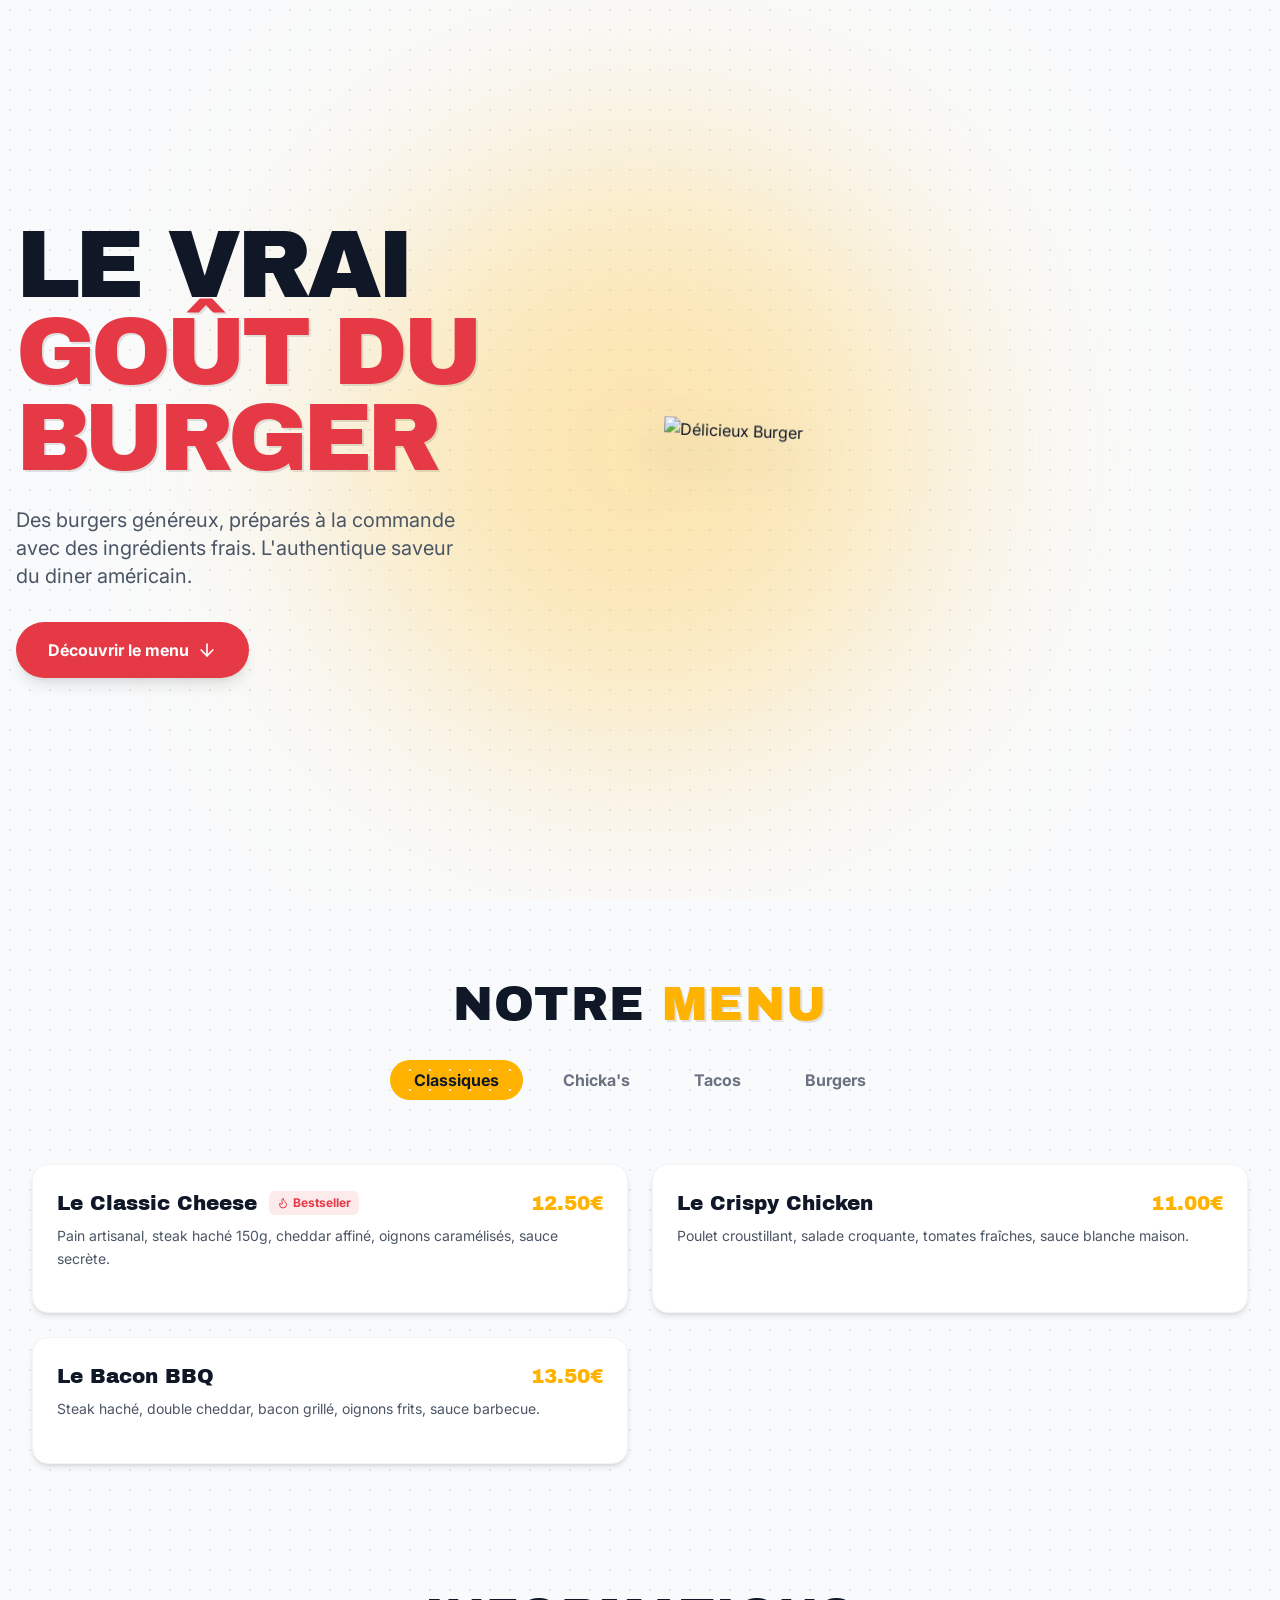
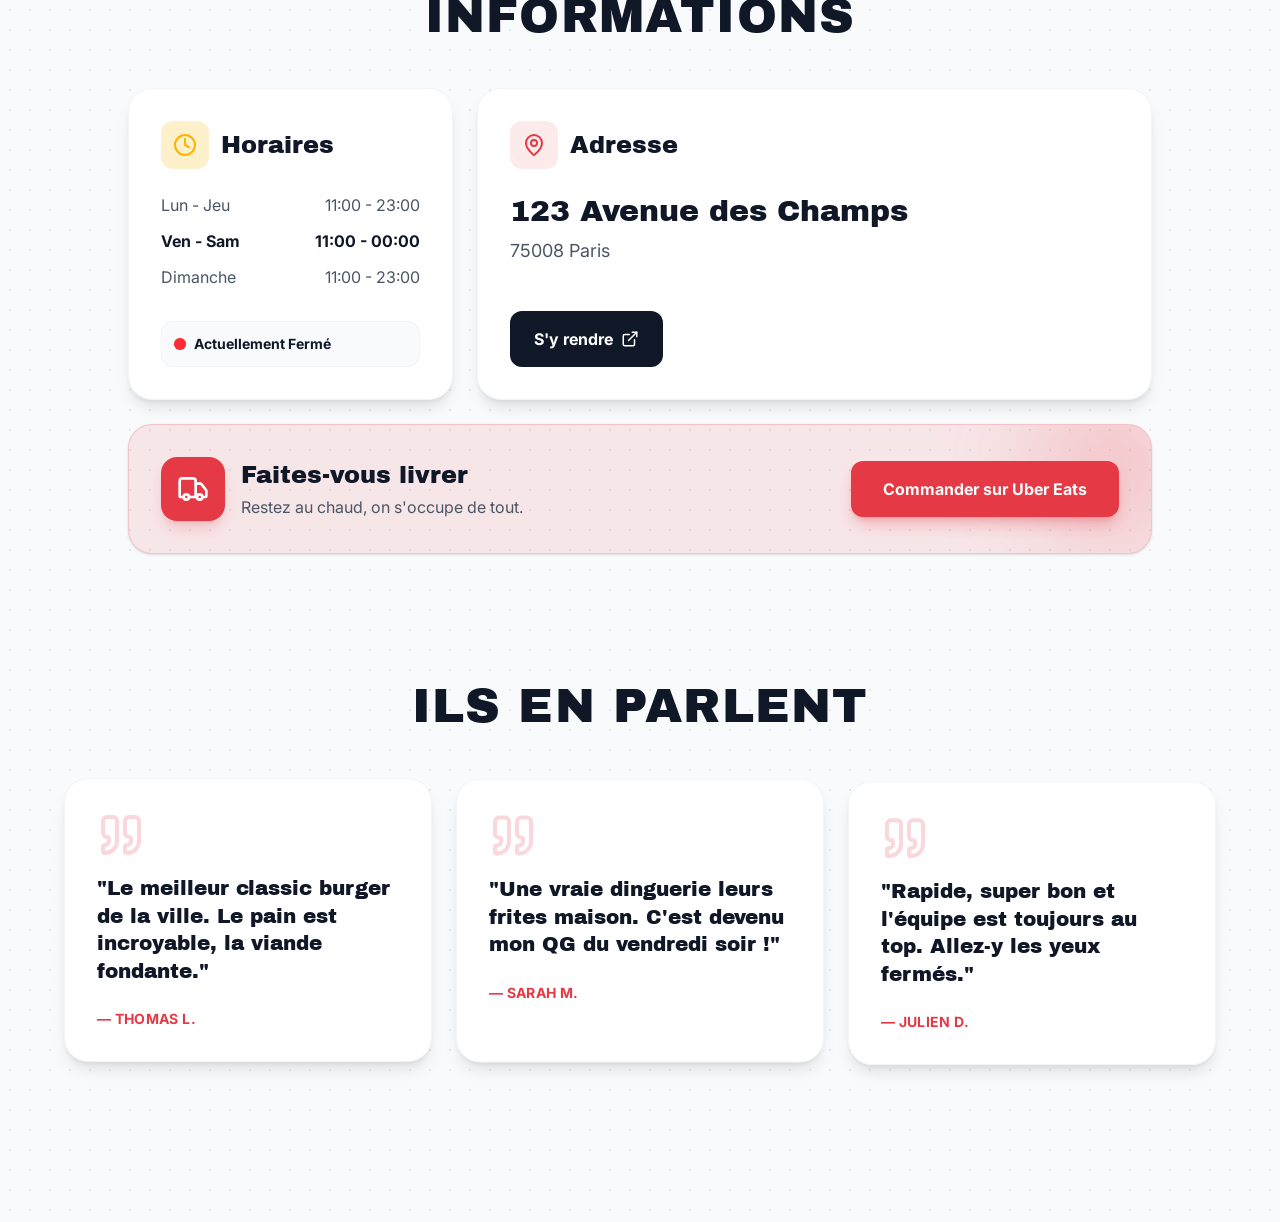
==== projets/ya-ka-manger/index.html @ da83186f "Initial commit: Portfolio et projets structurés pour Vercel" ====
<!doctype html>
<html lang="fr">
  <head>
    <meta charset="UTF-8" />
    <link rel="icon" type="image/svg+xml" href="/vite.svg" />
    <meta name="viewport" content="width=device-width, initial-scale=1.0" />
    <title>Classic Burger - Fast Food & Diner</title>
    
    <!-- Google Fonts: Archivo Black (Display) & Inter (Body) -->
    <link rel="preconnect" href="https://fonts.googleapis.com">
    <link rel="preconnect" href="https://fonts.gstatic.com" crossorigin>
    <link href="https://fonts.googleapis.com/css2?family=Archivo+Black&family=Inter:ital,opsz,wght@0,14..32,100..900;1,14..32,100..900&display=swap" rel="stylesheet">
    <script type="module" crossorigin src="./assets/index-Ce7Ke4j7.js"></script>
    <link rel="stylesheet" crossorigin href="./assets/index-CWWIq5dw.css">
  </head>
  <body>
    <div id="root"></div>
  </body>
</html>
---- projets/ya-ka-manger/assets/index-CWWIq5dw.css ----
/*! tailwindcss v4.2.4 | MIT License | https://tailwindcss.com */
@layer properties{@supports (((-webkit-hyphens:none)) and (not (margin-trim:inline))) or ((-moz-orient:inline) and (not (color:rgb(from red r g b)))){*,:before,:after,::backdrop{--tw-translate-x:0;--tw-translate-y:0;--tw-translate-z:0;--tw-rotate-x:initial;--tw-rotate-y:initial;--tw-rotate-z:initial;--tw-skew-x:initial;--tw-skew-y:initial;--tw-space-y-reverse:0;--tw-space-x-reverse:0;--tw-border-style:solid;--tw-gradient-position:initial;--tw-gradient-from:#0000;--tw-gradient-via:#0000;--tw-gradient-to:#0000;--tw-gradient-stops:initial;--tw-gradient-via-stops:initial;--tw-gradient-from-position:0%;--tw-gradient-via-position:50%;--tw-gradient-to-position:100%;--tw-leading:initial;--tw-font-weight:initial;--tw-tracking:initial;--tw-shadow:0 0 #0000;--tw-shadow-color:initial;--tw-shadow-alpha:100%;--tw-inset-shadow:0 0 #0000;--tw-inset-shadow-color:initial;--tw-inset-shadow-alpha:100%;--tw-ring-color:initial;--tw-ring-shadow:0 0 #0000;--tw-inset-ring-color:initial;--tw-inset-ring-shadow:0 0 #0000;--tw-ring-inset:initial;--tw-ring-offset-width:0px;--tw-ring-offset-color:#fff;--tw-ring-offset-shadow:0 0 #0000;--tw-blur:initial;--tw-brightness:initial;--tw-contrast:initial;--tw-grayscale:initial;--tw-hue-rotate:initial;--tw-invert:initial;--tw-opacity:initial;--tw-saturate:initial;--tw-sepia:initial;--tw-drop-shadow:initial;--tw-drop-shadow-color:initial;--tw-drop-shadow-alpha:100%;--tw-drop-shadow-size:initial}}}@layer theme{:root,:host{--font-sans:ui-sans-serif, system-ui, sans-serif, "Apple Color Emoji", "Segoe UI Emoji", "Segoe UI Symbol", "Noto Color Emoji";--font-mono:ui-monospace, SFMono-Regular, Menlo, Monaco, Consolas, "Liberation Mono", "Courier New", monospace;--color-red-400:oklch(70.4% .191 22.216);--color-red-500:oklch(63.7% .237 25.331);--color-red-700:oklch(50.5% .213 27.518);--color-green-400:oklch(79.2% .209 151.711);--color-green-500:oklch(72.3% .219 149.579);--color-gray-50:oklch(98.5% .002 247.839);--color-gray-100:oklch(96.7% .003 264.542);--color-gray-500:oklch(55.1% .027 264.364);--color-gray-600:oklch(44.6% .03 256.802);--color-gray-800:oklch(27.8% .033 256.848);--color-gray-900:oklch(21% .034 264.665);--color-white:#fff;--spacing:.25rem;--container-md:28rem;--container-lg:32rem;--container-xl:36rem;--container-5xl:64rem;--container-6xl:72rem;--container-7xl:80rem;--text-xs:.75rem;--text-xs--line-height:calc(1 / .75);--text-sm:.875rem;--text-sm--line-height:calc(1.25 / .875);--text-base:1rem;--text-base--line-height:calc(1.5 / 1);--text-lg:1.125rem;--text-lg--line-height:calc(1.75 / 1.125);--text-xl:1.25rem;--text-xl--line-height:calc(1.75 / 1.25);--text-2xl:1.5rem;--text-2xl--line-height:calc(2 / 1.5);--text-3xl:1.875rem;--text-3xl--line-height:calc(2.25 / 1.875);--text-4xl:2.25rem;--text-4xl--line-height:calc(2.5 / 2.25);--text-5xl:3rem;--text-5xl--line-height:1;--text-6xl:3.75rem;--text-6xl--line-height:1;--text-7xl:4.5rem;--text-7xl--line-height:1;--text-8xl:6rem;--text-8xl--line-height:1;--font-weight-bold:700;--tracking-tighter:-.05em;--tracking-wide:.025em;--leading-snug:1.375;--leading-relaxed:1.625;--radius-md:.375rem;--radius-xl:.75rem;--radius-2xl:1rem;--radius-3xl:1.5rem;--drop-shadow-2xl:0 25px 25px #00000026;--animate-ping:ping 1s cubic-bezier(0, 0, .2, 1) infinite;--default-transition-duration:.15s;--default-transition-timing-function:cubic-bezier(.4, 0, .2, 1);--default-font-family:var(--font-sans);--default-mono-font-family:var(--font-mono);--color-primary:#e63946;--color-secondary:#ffb300;--color-background:#f9fafb;--color-surface:#fff;--font-display:"Archivo Black", sans-serif;--font-body:"Inter", sans-serif}}@layer base{*,:after,:before,::backdrop{box-sizing:border-box;border:0 solid;margin:0;padding:0}::file-selector-button{box-sizing:border-box;border:0 solid;margin:0;padding:0}html,:host{-webkit-text-size-adjust:100%;tab-size:4;line-height:1.5;font-family:var(--default-font-family,ui-sans-serif, system-ui, sans-serif, "Apple Color Emoji", "Segoe UI Emoji", "Segoe UI Symbol", "Noto Color Emoji");font-feature-settings:var(--default-font-feature-settings,normal);font-variation-settings:var(--default-font-variation-settings,normal);-webkit-tap-highlight-color:transparent}hr{height:0;color:inherit;border-top-width:1px}abbr:where([title]){-webkit-text-decoration:underline dotted;text-decoration:underline dotted}h1,h2,h3,h4,h5,h6{font-size:inherit;font-weight:inherit}a{color:inherit;-webkit-text-decoration:inherit;-webkit-text-decoration:inherit;-webkit-text-decoration:inherit;-webkit-text-decoration:inherit;text-decoration:inherit}b,strong{font-weight:bolder}code,kbd,samp,pre{font-family:var(--default-mono-font-family,ui-monospace, SFMono-Regular, Menlo, Monaco, Consolas, "Liberation Mono", "Courier New", monospace);font-feature-settings:var(--default-mono-font-feature-settings,normal);font-variation-settings:var(--default-mono-font-variation-settings,normal);font-size:1em}small{font-size:80%}sub,sup{vertical-align:baseline;font-size:75%;line-height:0;position:relative}sub{bottom:-.25em}sup{top:-.5em}table{text-indent:0;border-color:inherit;border-collapse:collapse}:-moz-focusring{outline:auto}progress{vertical-align:baseline}summary{display:list-item}ol,ul,menu{list-style:none}img,svg,video,canvas,audio,iframe,embed,object{vertical-align:middle;display:block}img,video{max-width:100%;height:auto}button,input,select,optgroup,textarea{font:inherit;font-feature-settings:inherit;font-variation-settings:inherit;letter-spacing:inherit;color:inherit;opacity:1;background-color:#0000;border-radius:0}::file-selector-button{font:inherit;font-feature-settings:inherit;font-variation-settings:inherit;letter-spacing:inherit;color:inherit;opacity:1;background-color:#0000;border-radius:0}:where(select:is([multiple],[size])) optgroup{font-weight:bolder}:where(select:is([multiple],[size])) optgroup option{padding-inline-start:20px}::file-selector-button{margin-inline-end:4px}::placeholder{opacity:1}@supports (not ((-webkit-appearance:-apple-pay-button))) or (contain-intrinsic-size:1px){::placeholder{color:currentColor}@supports (color:color-mix(in lab, red, red)){::placeholder{color:color-mix(in oklab, currentcolor 50%, transparent)}}}textarea{resize:vertical}::-webkit-search-decoration{-webkit-appearance:none}::-webkit-date-and-time-value{min-height:1lh;text-align:inherit}::-webkit-datetime-edit{display:inline-flex}::-webkit-datetime-edit-fields-wrapper{padding:0}::-webkit-datetime-edit{padding-block:0}::-webkit-datetime-edit-year-field{padding-block:0}::-webkit-datetime-edit-month-field{padding-block:0}::-webkit-datetime-edit-day-field{padding-block:0}::-webkit-datetime-edit-hour-field{padding-block:0}::-webkit-datetime-edit-minute-field{padding-block:0}::-webkit-datetime-edit-second-field{padding-block:0}::-webkit-datetime-edit-millisecond-field{padding-block:0}::-webkit-datetime-edit-meridiem-field{padding-block:0}::-webkit-calendar-picker-indicator{line-height:1}:-moz-ui-invalid{box-shadow:none}button,input:where([type=button],[type=reset],[type=submit]){appearance:button}::file-selector-button{appearance:button}::-webkit-inner-spin-button{height:auto}::-webkit-outer-spin-button{height:auto}[hidden]:where(:not([hidden=until-found])){display:none!important}}@layer components;@layer utilities{.pointer-events-none{pointer-events:none}.absolute{position:absolute}.fixed{position:fixed}.relative{position:relative}.inset-0{inset:calc(var(--spacing) * 0)}.-top-10{top:calc(var(--spacing) * -10)}.top-1\/2{top:50%}.-right-10{right:calc(var(--spacing) * -10)}.bottom-8{bottom:calc(var(--spacing) * 8)}.left-1\/2{left:50%}.-z-10{z-index:calc(10 * -1)}.z-10{z-index:10}.z-20{z-index:20}.z-50{z-index:50}.container{width:100%}@media (width>=40rem){.container{max-width:40rem}}@media (width>=48rem){.container{max-width:48rem}}@media (width>=64rem){.container{max-width:64rem}}@media (width>=80rem){.container{max-width:80rem}}@media (width>=96rem){.container{max-width:96rem}}.mx-auto{margin-inline:auto}.mb-1{margin-bottom:calc(var(--spacing) * 1)}.mb-2{margin-bottom:calc(var(--spacing) * 2)}.mb-4{margin-bottom:calc(var(--spacing) * 4)}.mb-6{margin-bottom:calc(var(--spacing) * 6)}.mb-8{margin-bottom:calc(var(--spacing) * 8)}.mb-12{margin-bottom:calc(var(--spacing) * 12)}.mb-20{margin-bottom:calc(var(--spacing) * 20)}.flex{display:flex}.grid{display:grid}.inline-flex{display:inline-flex}.h-3{height:calc(var(--spacing) * 3)}.h-40{height:calc(var(--spacing) * 40)}.h-\[300px\]{height:300px}.h-auto{height:auto}.h-full{height:100%}.min-h-\[300px\]{min-height:300px}.min-h-screen{min-height:100vh}.w-3{width:calc(var(--spacing) * 3)}.w-40{width:calc(var(--spacing) * 40)}.w-\[300px\]{width:300px}.w-full{width:100%}.max-w-5xl{max-width:var(--container-5xl)}.max-w-6xl{max-width:var(--container-6xl)}.max-w-7xl{max-width:var(--container-7xl)}.max-w-full{max-width:100%}.max-w-md{max-width:var(--container-md)}.-translate-x-1\/2{--tw-translate-x:calc(calc(1 / 2 * 100%) * -1);translate:var(--tw-translate-x) var(--tw-translate-y)}.-translate-y-1\/2{--tw-translate-y:calc(calc(1 / 2 * 100%) * -1);translate:var(--tw-translate-x) var(--tw-translate-y)}.transform{transform:var(--tw-rotate-x,) var(--tw-rotate-y,) var(--tw-rotate-z,) var(--tw-skew-x,) var(--tw-skew-y,)}.animate-ping{animation:var(--animate-ping)}.cursor-pointer{cursor:pointer}.scroll-mt-24{scroll-margin-top:calc(var(--spacing) * 24)}.grid-cols-1{grid-template-columns:repeat(1,minmax(0,1fr))}.flex-col{flex-direction:column}.items-center{align-items:center}.items-start{align-items:flex-start}.justify-between{justify-content:space-between}.justify-center{justify-content:center}.gap-1{gap:calc(var(--spacing) * 1)}.gap-2{gap:calc(var(--spacing) * 2)}.gap-3{gap:calc(var(--spacing) * 3)}.gap-4{gap:calc(var(--spacing) * 4)}.gap-6{gap:calc(var(--spacing) * 6)}:where(.space-y-3>:not(:last-child)){--tw-space-y-reverse:0;margin-block-start:calc(calc(var(--spacing) * 3) * var(--tw-space-y-reverse));margin-block-end:calc(calc(var(--spacing) * 3) * calc(1 - var(--tw-space-y-reverse)))}:where(.space-y-32>:not(:last-child)){--tw-space-y-reverse:0;margin-block-start:calc(calc(var(--spacing) * 32) * var(--tw-space-y-reverse));margin-block-end:calc(calc(var(--spacing) * 32) * calc(1 - var(--tw-space-y-reverse)))}:where(.space-x-2>:not(:last-child)){--tw-space-x-reverse:0;margin-inline-start:calc(calc(var(--spacing) * 2) * var(--tw-space-x-reverse));margin-inline-end:calc(calc(var(--spacing) * 2) * calc(1 - var(--tw-space-x-reverse)))}.self-start{align-self:flex-start}.overflow-hidden{overflow:hidden}.overflow-x-auto{overflow-x:auto}.rounded-2xl{border-radius:var(--radius-2xl)}.rounded-3xl{border-radius:var(--radius-3xl)}.rounded-full{border-radius:3.40282e38px}.rounded-md{border-radius:var(--radius-md)}.rounded-xl{border-radius:var(--radius-xl)}.border{border-style:var(--tw-border-style);border-width:1px}.border-gray-100{border-color:var(--color-gray-100)}.border-primary\/20{border-color:#e6394633}@supports (color:color-mix(in lab, red, red)){.border-primary\/20{border-color:color-mix(in oklab, var(--color-primary) 20%, transparent)}}.bg-gray-50{background-color:var(--color-gray-50)}.bg-gray-900{background-color:var(--color-gray-900)}.bg-green-400{background-color:var(--color-green-400)}.bg-green-500{background-color:var(--color-green-500)}.bg-primary{background-color:var(--color-primary)}.bg-primary\/10{background-color:#e639461a}@supports (color:color-mix(in lab, red, red)){.bg-primary\/10{background-color:color-mix(in oklab, var(--color-primary) 10%, transparent)}}.bg-primary\/20{background-color:#e6394633}@supports (color:color-mix(in lab, red, red)){.bg-primary\/20{background-color:color-mix(in oklab, var(--color-primary) 20%, transparent)}}.bg-red-400{background-color:var(--color-red-400)}.bg-red-500{background-color:var(--color-red-500)}.bg-secondary{background-color:var(--color-secondary)}.bg-secondary\/20{background-color:#ffb30033}@supports (color:color-mix(in lab, red, red)){.bg-secondary\/20{background-color:color-mix(in oklab, var(--color-secondary) 20%, transparent)}}.bg-secondary\/30{background-color:#ffb3004d}@supports (color:color-mix(in lab, red, red)){.bg-secondary\/30{background-color:color-mix(in oklab, var(--color-secondary) 30%, transparent)}}.bg-surface{background-color:var(--color-surface)}.bg-gradient-to-br{--tw-gradient-position:to bottom right in oklab;background-image:linear-gradient(var(--tw-gradient-stops))}.from-primary\/5{--tw-gradient-from:#e639460d}@supports (color:color-mix(in lab, red, red)){.from-primary\/5{--tw-gradient-from:color-mix(in oklab, var(--color-primary) 5%, transparent)}}.from-primary\/5{--tw-gradient-stops:var(--tw-gradient-via-stops,var(--tw-gradient-position), var(--tw-gradient-from) var(--tw-gradient-from-position), var(--tw-gradient-to) var(--tw-gradient-to-position))}.to-transparent{--tw-gradient-to:transparent;--tw-gradient-stops:var(--tw-gradient-via-stops,var(--tw-gradient-position), var(--tw-gradient-from) var(--tw-gradient-from-position), var(--tw-gradient-to) var(--tw-gradient-to-position))}.object-contain{object-fit:contain}.p-3{padding:calc(var(--spacing) * 3)}.p-4{padding:calc(var(--spacing) * 4)}.p-6{padding:calc(var(--spacing) * 6)}.p-8{padding:calc(var(--spacing) * 8)}.px-2{padding-inline:calc(var(--spacing) * 2)}.px-4{padding-inline:calc(var(--spacing) * 4)}.px-6{padding-inline:calc(var(--spacing) * 6)}.px-8{padding-inline:calc(var(--spacing) * 8)}.py-1{padding-block:calc(var(--spacing) * 1)}.py-2{padding-block:calc(var(--spacing) * 2)}.py-4{padding-block:calc(var(--spacing) * 4)}.py-20{padding-block:calc(var(--spacing) * 20)}.pt-20{padding-top:calc(var(--spacing) * 20)}.pr-8{padding-right:calc(var(--spacing) * 8)}.pb-4{padding-bottom:calc(var(--spacing) * 4)}.text-center{text-align:center}.font-body{font-family:var(--font-body)}.font-display{font-family:var(--font-display)}.text-2xl{font-size:var(--text-2xl);line-height:var(--tw-leading,var(--text-2xl--line-height))}.text-3xl{font-size:var(--text-3xl);line-height:var(--tw-leading,var(--text-3xl--line-height))}.text-4xl{font-size:var(--text-4xl);line-height:var(--tw-leading,var(--text-4xl--line-height))}.text-6xl{font-size:var(--text-6xl);line-height:var(--tw-leading,var(--text-6xl--line-height))}.text-lg{font-size:var(--text-lg);line-height:var(--tw-leading,var(--text-lg--line-height))}.text-sm{font-size:var(--text-sm);line-height:var(--tw-leading,var(--text-sm--line-height))}.text-xl{font-size:var(--text-xl);line-height:var(--tw-leading,var(--text-xl--line-height))}.text-xs{font-size:var(--text-xs);line-height:var(--tw-leading,var(--text-xs--line-height))}.leading-\[0\.9\]{--tw-leading:.9;line-height:.9}.leading-relaxed{--tw-leading:var(--leading-relaxed);line-height:var(--leading-relaxed)}.leading-snug{--tw-leading:var(--leading-snug);line-height:var(--leading-snug)}.font-bold{--tw-font-weight:var(--font-weight-bold);font-weight:var(--font-weight-bold)}.tracking-tighter{--tw-tracking:var(--tracking-tighter);letter-spacing:var(--tracking-tighter)}.tracking-wide{--tw-tracking:var(--tracking-wide);letter-spacing:var(--tracking-wide)}.whitespace-nowrap{white-space:nowrap}.text-gray-500{color:var(--color-gray-500)}.text-gray-600{color:var(--color-gray-600)}.text-gray-900{color:var(--color-gray-900)}.text-primary{color:var(--color-primary)}.text-primary\/20{color:#e6394633}@supports (color:color-mix(in lab, red, red)){.text-primary\/20{color:color-mix(in oklab, var(--color-primary) 20%, transparent)}}.text-secondary{color:var(--color-secondary)}.text-white{color:var(--color-white)}.uppercase{text-transform:uppercase}.opacity-0{opacity:0}.opacity-75{opacity:.75}.shadow-lg{--tw-shadow:0 10px 15px -3px var(--tw-shadow-color,#0000001a), 0 4px 6px -4px var(--tw-shadow-color,#0000001a);box-shadow:var(--tw-inset-shadow), var(--tw-inset-ring-shadow), var(--tw-ring-offset-shadow), var(--tw-ring-shadow), var(--tw-shadow)}.shadow-md{--tw-shadow:0 4px 6px -1px var(--tw-shadow-color,#0000001a), 0 2px 4px -2px var(--tw-shadow-color,#0000001a);box-shadow:var(--tw-inset-shadow), var(--tw-inset-ring-shadow), var(--tw-ring-offset-shadow), var(--tw-ring-shadow), var(--tw-shadow)}.shadow-sm{--tw-shadow:0 1px 3px 0 var(--tw-shadow-color,#0000001a), 0 1px 2px -1px var(--tw-shadow-color,#0000001a);box-shadow:var(--tw-inset-shadow), var(--tw-inset-ring-shadow), var(--tw-ring-offset-shadow), var(--tw-ring-shadow), var(--tw-shadow)}.shadow-xl{--tw-shadow:0 20px 25px -5px var(--tw-shadow-color,#0000001a), 0 8px 10px -6px var(--tw-shadow-color,#0000001a);box-shadow:var(--tw-inset-shadow), var(--tw-inset-ring-shadow), var(--tw-ring-offset-shadow), var(--tw-ring-shadow), var(--tw-shadow)}.shadow-primary\/20{--tw-shadow-color:#e6394633}@supports (color:color-mix(in lab, red, red)){.shadow-primary\/20{--tw-shadow-color:color-mix(in oklab, color-mix(in oklab, var(--color-primary) 20%, transparent) var(--tw-shadow-alpha), transparent)}}.shadow-primary\/30{--tw-shadow-color:#e639464d}@supports (color:color-mix(in lab, red, red)){.shadow-primary\/30{--tw-shadow-color:color-mix(in oklab, color-mix(in oklab, var(--color-primary) 30%, transparent) var(--tw-shadow-alpha), transparent)}}.blur-\[50px\]{--tw-blur:blur(50px);filter:var(--tw-blur,) var(--tw-brightness,) var(--tw-contrast,) var(--tw-grayscale,) var(--tw-hue-rotate,) var(--tw-invert,) var(--tw-saturate,) var(--tw-sepia,) var(--tw-drop-shadow,)}.blur-\[100px\]{--tw-blur:blur(100px);filter:var(--tw-blur,) var(--tw-brightness,) var(--tw-contrast,) var(--tw-grayscale,) var(--tw-hue-rotate,) var(--tw-invert,) var(--tw-saturate,) var(--tw-sepia,) var(--tw-drop-shadow,)}.drop-shadow-2xl{--tw-drop-shadow-size:drop-shadow(0 25px 25px var(--tw-drop-shadow-color,#00000026));--tw-drop-shadow:drop-shadow(var(--drop-shadow-2xl));filter:var(--tw-blur,) var(--tw-brightness,) var(--tw-contrast,) var(--tw-grayscale,) var(--tw-hue-rotate,) var(--tw-invert,) var(--tw-saturate,) var(--tw-sepia,) var(--tw-drop-shadow,)}.filter{filter:var(--tw-blur,) var(--tw-brightness,) var(--tw-contrast,) var(--tw-grayscale,) var(--tw-hue-rotate,) var(--tw-invert,) var(--tw-saturate,) var(--tw-sepia,) var(--tw-drop-shadow,)}.transition{transition-property:color,background-color,border-color,outline-color,text-decoration-color,fill,stroke,--tw-gradient-from,--tw-gradient-via,--tw-gradient-to,opacity,box-shadow,transform,translate,scale,rotate,filter,-webkit-backdrop-filter,backdrop-filter,display,content-visibility,overlay,pointer-events;transition-timing-function:var(--tw-ease,var(--default-transition-timing-function));transition-duration:var(--tw-duration,var(--default-transition-duration))}.transition-all{transition-property:all;transition-timing-function:var(--tw-ease,var(--default-transition-timing-function));transition-duration:var(--tw-duration,var(--default-transition-duration))}.transition-colors{transition-property:color,background-color,border-color,outline-color,text-decoration-color,fill,stroke,--tw-gradient-from,--tw-gradient-via,--tw-gradient-to;transition-timing-function:var(--tw-ease,var(--default-transition-timing-function));transition-duration:var(--tw-duration,var(--default-transition-duration))}.transition-opacity{transition-property:opacity;transition-timing-function:var(--tw-ease,var(--default-transition-timing-function));transition-duration:var(--tw-duration,var(--default-transition-duration))}.transition-transform{transition-property:transform,translate,scale,rotate;transition-timing-function:var(--tw-ease,var(--default-transition-timing-function));transition-duration:var(--tw-duration,var(--default-transition-duration))}@media (hover:hover){.group-hover\:-translate-y-1:is(:where(.group):hover *){--tw-translate-y:calc(var(--spacing) * -1);translate:var(--tw-translate-x) var(--tw-translate-y)}.group-hover\:opacity-100:is(:where(.group):hover *){opacity:1}.hover\:border-primary\/20:hover{border-color:#e6394633}@supports (color:color-mix(in lab, red, red)){.hover\:border-primary\/20:hover{border-color:color-mix(in oklab, var(--color-primary) 20%, transparent)}}.hover\:border-primary\/30:hover{border-color:#e639464d}@supports (color:color-mix(in lab, red, red)){.hover\:border-primary\/30:hover{border-color:color-mix(in oklab, var(--color-primary) 30%, transparent)}}.hover\:bg-\[\#E64A19\]:hover{background-color:#e64a19}.hover\:bg-gray-800:hover{background-color:var(--color-gray-800)}.hover\:bg-red-700:hover{background-color:var(--color-red-700)}.hover\:text-gray-900:hover{color:var(--color-gray-900)}.hover\:shadow-2xl:hover{--tw-shadow:0 25px 50px -12px var(--tw-shadow-color,#00000040);box-shadow:var(--tw-inset-shadow), var(--tw-inset-ring-shadow), var(--tw-ring-offset-shadow), var(--tw-ring-shadow), var(--tw-shadow)}.hover\:shadow-xl:hover{--tw-shadow:0 20px 25px -5px var(--tw-shadow-color,#0000001a), 0 8px 10px -6px var(--tw-shadow-color,#0000001a);box-shadow:var(--tw-inset-shadow), var(--tw-inset-ring-shadow), var(--tw-ring-offset-shadow), var(--tw-ring-shadow), var(--tw-shadow)}}@media (width>=40rem){.sm\:w-auto{width:auto}.sm\:flex-row{flex-direction:row}.sm\:px-6{padding-inline:calc(var(--spacing) * 6)}}@media (width>=48rem){.md\:col-span-1{grid-column:span 1/span 1}.md\:col-span-2{grid-column:span 2/span 2}.md\:col-span-3{grid-column:span 3/span 3}.md\:mx-0{margin-inline:calc(var(--spacing) * 0)}.md\:mb-0{margin-bottom:calc(var(--spacing) * 0)}.md\:h-\[600px\]{height:600px}.md\:w-1\/2{width:50%}.md\:w-\[600px\]{width:600px}.md\:max-w-lg{max-width:var(--container-lg)}.md\:grid-cols-2{grid-template-columns:repeat(2,minmax(0,1fr))}.md\:grid-cols-3{grid-template-columns:repeat(3,minmax(0,1fr))}.md\:flex-row{flex-direction:row}:where(.md\:space-x-4>:not(:last-child)){--tw-space-x-reverse:0;margin-inline-start:calc(calc(var(--spacing) * 4) * var(--tw-space-x-reverse));margin-inline-end:calc(calc(var(--spacing) * 4) * calc(1 - var(--tw-space-x-reverse)))}.md\:pt-0{padding-top:calc(var(--spacing) * 0)}.md\:text-left{text-align:left}.md\:text-5xl{font-size:var(--text-5xl);line-height:var(--tw-leading,var(--text-5xl--line-height))}.md\:text-7xl{font-size:var(--text-7xl);line-height:var(--tw-leading,var(--text-7xl--line-height))}.md\:text-base{font-size:var(--text-base);line-height:var(--tw-leading,var(--text-base--line-height))}.md\:text-xl{font-size:var(--text-xl);line-height:var(--tw-leading,var(--text-xl--line-height))}.md\:blur-\[120px\]{--tw-blur:blur(120px);filter:var(--tw-blur,) var(--tw-brightness,) var(--tw-contrast,) var(--tw-grayscale,) var(--tw-hue-rotate,) var(--tw-invert,) var(--tw-saturate,) var(--tw-sepia,) var(--tw-drop-shadow,)}}@media (width>=64rem){.lg\:max-w-xl{max-width:var(--container-xl)}.lg\:px-8{padding-inline:calc(var(--spacing) * 8)}.lg\:text-8xl{font-size:var(--text-8xl);line-height:var(--tw-leading,var(--text-8xl--line-height))}}.bg-pattern{background-image:radial-gradient(#e5e7eb 1px,#0000 1px);background-size:20px 20px}.text-shadow-classic{text-shadow:2px 2px #0000001a}}html,body{margin:0;padding:0;overflow-x:hidden}body{background-color:var(--color-background);font-family:var(--font-body);color:var(--color-gray-900);-webkit-font-smoothing:antialiased;-moz-osx-font-smoothing:grayscale}@property --tw-translate-x{syntax:"*";inherits:false;initial-value:0}@property --tw-translate-y{syntax:"*";inherits:false;initial-value:0}@property --tw-translate-z{syntax:"*";inherits:false;initial-value:0}@property --tw-rotate-x{syntax:"*";inherits:false}@property --tw-rotate-y{syntax:"*";inherits:false}@property --tw-rotate-z{syntax:"*";inherits:false}@property --tw-skew-x{syntax:"*";inherits:false}@property --tw-skew-y{syntax:"*";inherits:false}@property --tw-space-y-reverse{syntax:"*";inherits:false;initial-value:0}@property --tw-space-x-reverse{syntax:"*";inherits:false;initial-value:0}@property --tw-border-style{syntax:"*";inherits:false;initial-value:solid}@property --tw-gradient-position{syntax:"*";inherits:false}@property --tw-gradient-from{syntax:"<color>";inherits:false;initial-value:#0000}@property --tw-gradient-via{syntax:"<color>";inherits:false;initial-value:#0000}@property --tw-gradient-to{syntax:"<color>";inherits:false;initial-value:#0000}@property --tw-gradient-stops{syntax:"*";inherits:false}@property --tw-gradient-via-stops{syntax:"*";inherits:false}@property --tw-gradient-from-position{syntax:"<length-percentage>";inherits:false;initial-value:0%}@property --tw-gradient-via-position{syntax:"<length-percentage>";inherits:false;initial-value:50%}@property --tw-gradient-to-position{syntax:"<length-percentage>";inherits:false;initial-value:100%}@property --tw-leading{syntax:"*";inherits:false}@property --tw-font-weight{syntax:"*";inherits:false}@property --tw-tracking{syntax:"*";inherits:false}@property --tw-shadow{syntax:"*";inherits:false;initial-value:0 0 #0000}@property --tw-shadow-color{syntax:"*";inherits:false}@property --tw-shadow-alpha{syntax:"<percentage>";inherits:false;initial-value:100%}@property --tw-inset-shadow{syntax:"*";inherits:false;initial-value:0 0 #0000}@property --tw-inset-shadow-color{syntax:"*";inherits:false}@property --tw-inset-shadow-alpha{syntax:"<percentage>";inherits:false;initial-value:100%}@property --tw-ring-color{syntax:"*";inherits:false}@property --tw-ring-shadow{syntax:"*";inherits:false;initial-value:0 0 #0000}@property --tw-inset-ring-color{syntax:"*";inherits:false}@property --tw-inset-ring-shadow{syntax:"*";inherits:false;initial-value:0 0 #0000}@property --tw-ring-inset{syntax:"*";inherits:false}@property --tw-ring-offset-width{syntax:"<length>";inherits:false;initial-value:0}@property --tw-ring-offset-color{syntax:"*";inherits:false;initial-value:#fff}@property --tw-ring-offset-shadow{syntax:"*";inherits:false;initial-value:0 0 #0000}@property --tw-blur{syntax:"*";inherits:false}@property --tw-brightness{syntax:"*";inherits:false}@property --tw-contrast{syntax:"*";inherits:false}@property --tw-grayscale{syntax:"*";inherits:false}@property --tw-hue-rotate{syntax:"*";inherits:false}@property --tw-invert{syntax:"*";inherits:false}@property --tw-opacity{syntax:"*";inherits:false}@property --tw-saturate{syntax:"*";inherits:false}@property --tw-sepia{syntax:"*";inherits:false}@property --tw-drop-shadow{syntax:"*";inherits:false}@property --tw-drop-shadow-color{syntax:"*";inherits:false}@property --tw-drop-shadow-alpha{syntax:"<percentage>";inherits:false;initial-value:100%}@property --tw-drop-shadow-size{syntax:"*";inherits:false}@keyframes ping{75%,to{opacity:0;transform:scale(2)}}
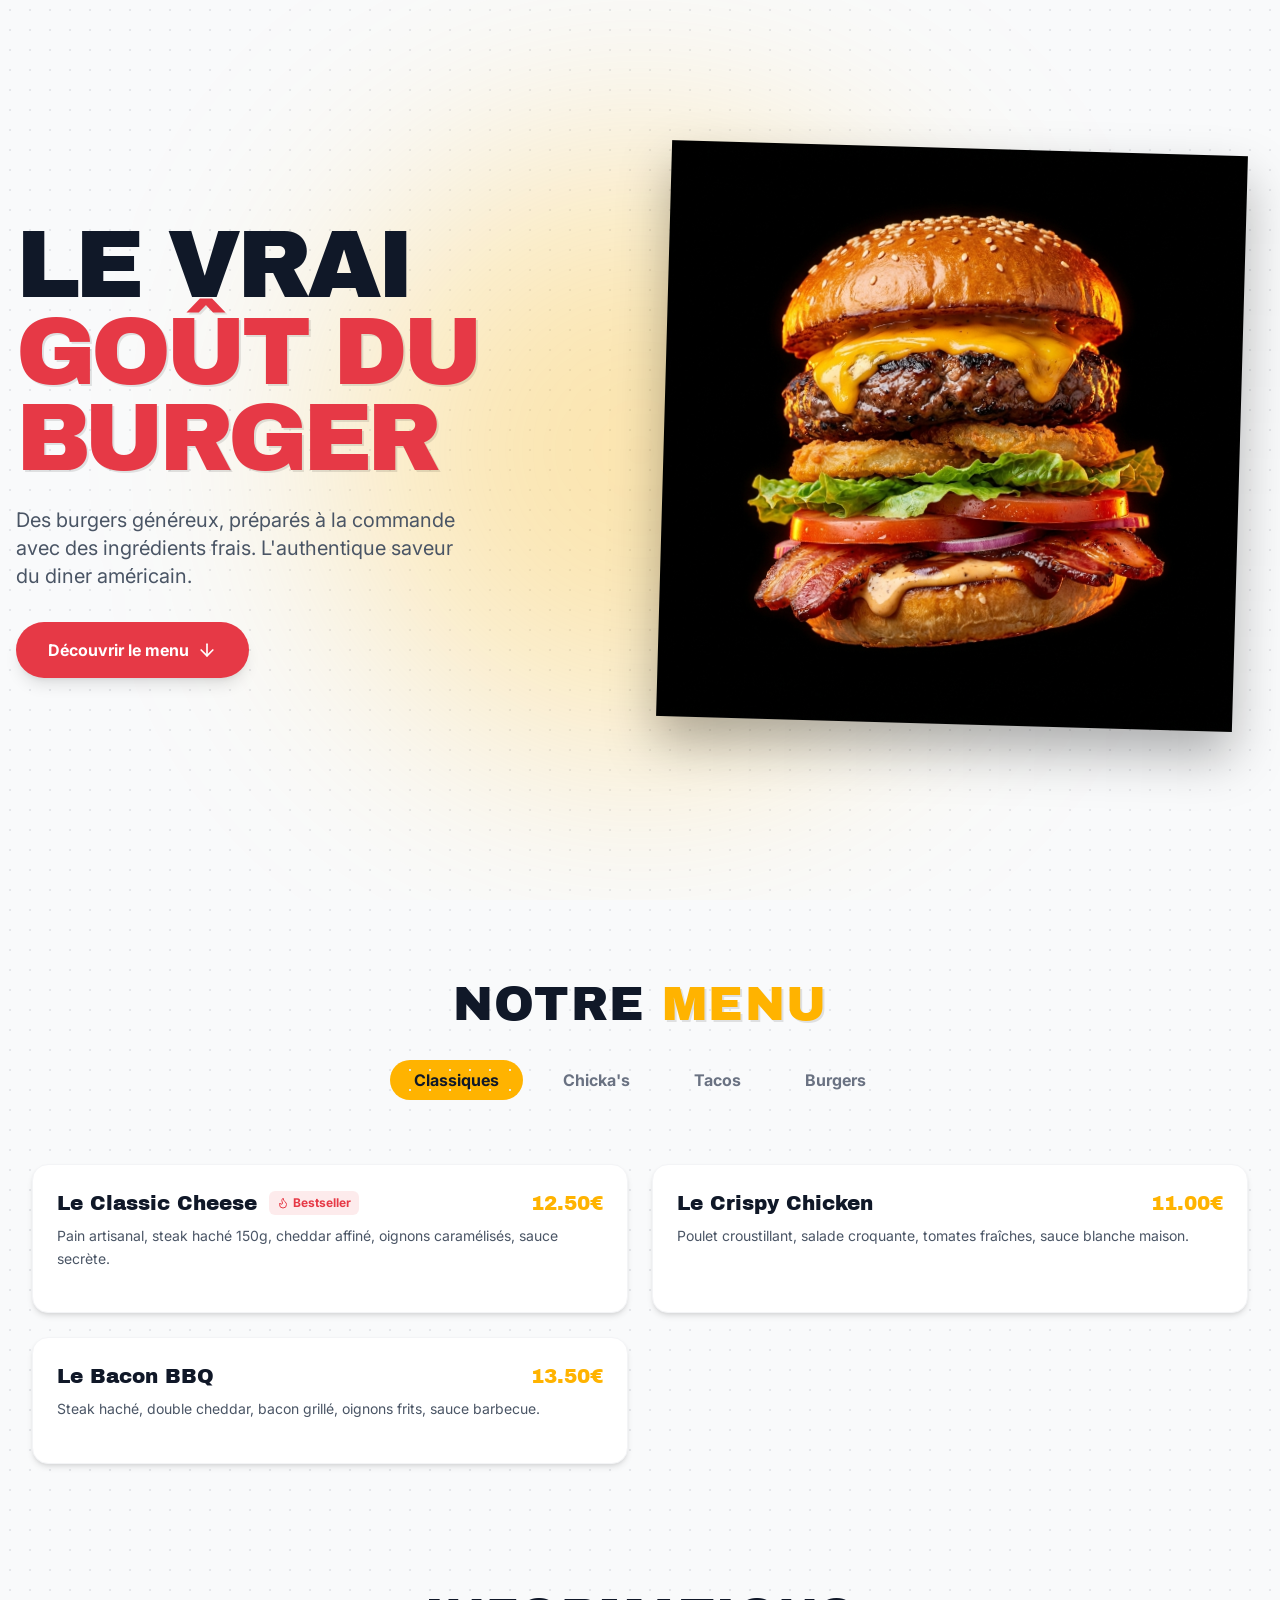
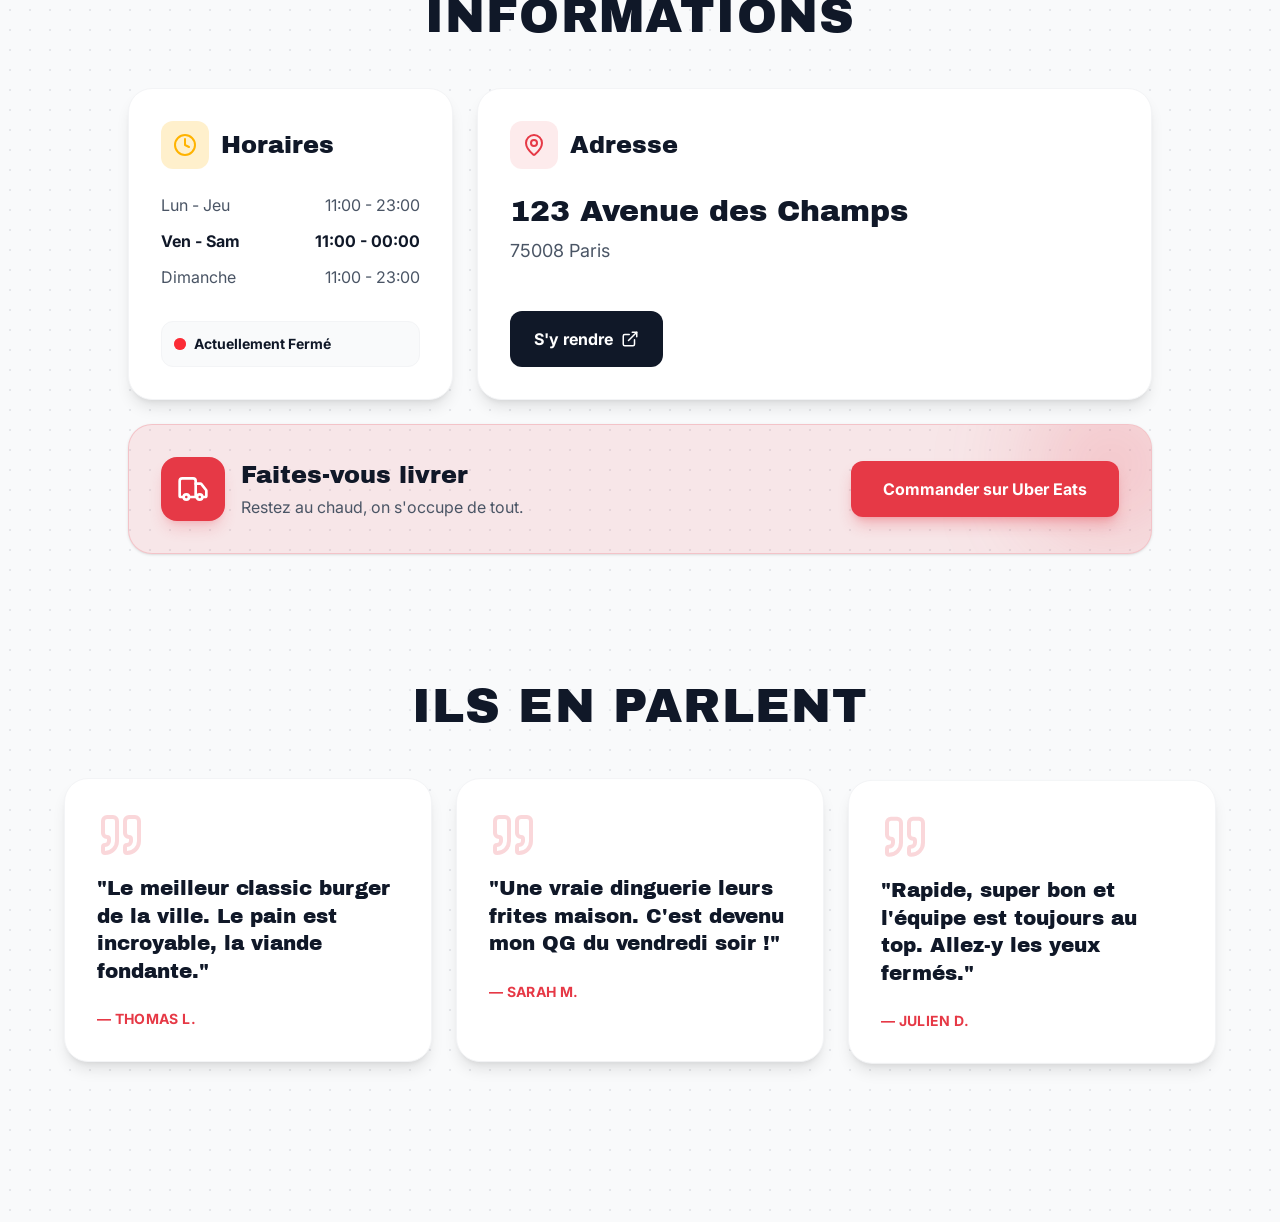
==== commit 2960b88e: "Correction de l'image du burger" ====
--- a/projets/ya-ka-manger/index.html
+++ b/projets/ya-ka-manger/index.html
@@ -10,7 +10,7 @@
     <link rel="preconnect" href="https://fonts.googleapis.com">
     <link rel="preconnect" href="https://fonts.gstatic.com" crossorigin>
     <link href="https://fonts.googleapis.com/css2?family=Archivo+Black&family=Inter:ital,opsz,wght@0,14..32,100..900;1,14..32,100..900&display=swap" rel="stylesheet">
-    <script type="module" crossorigin src="./assets/index-Ce7Ke4j7.js"></script>
+    <script type="module" crossorigin src="./assets/index-CrniWJkH.js"></script>
     <link rel="stylesheet" crossorigin href="./assets/index-CWWIq5dw.css">
   </head>
   <body>
